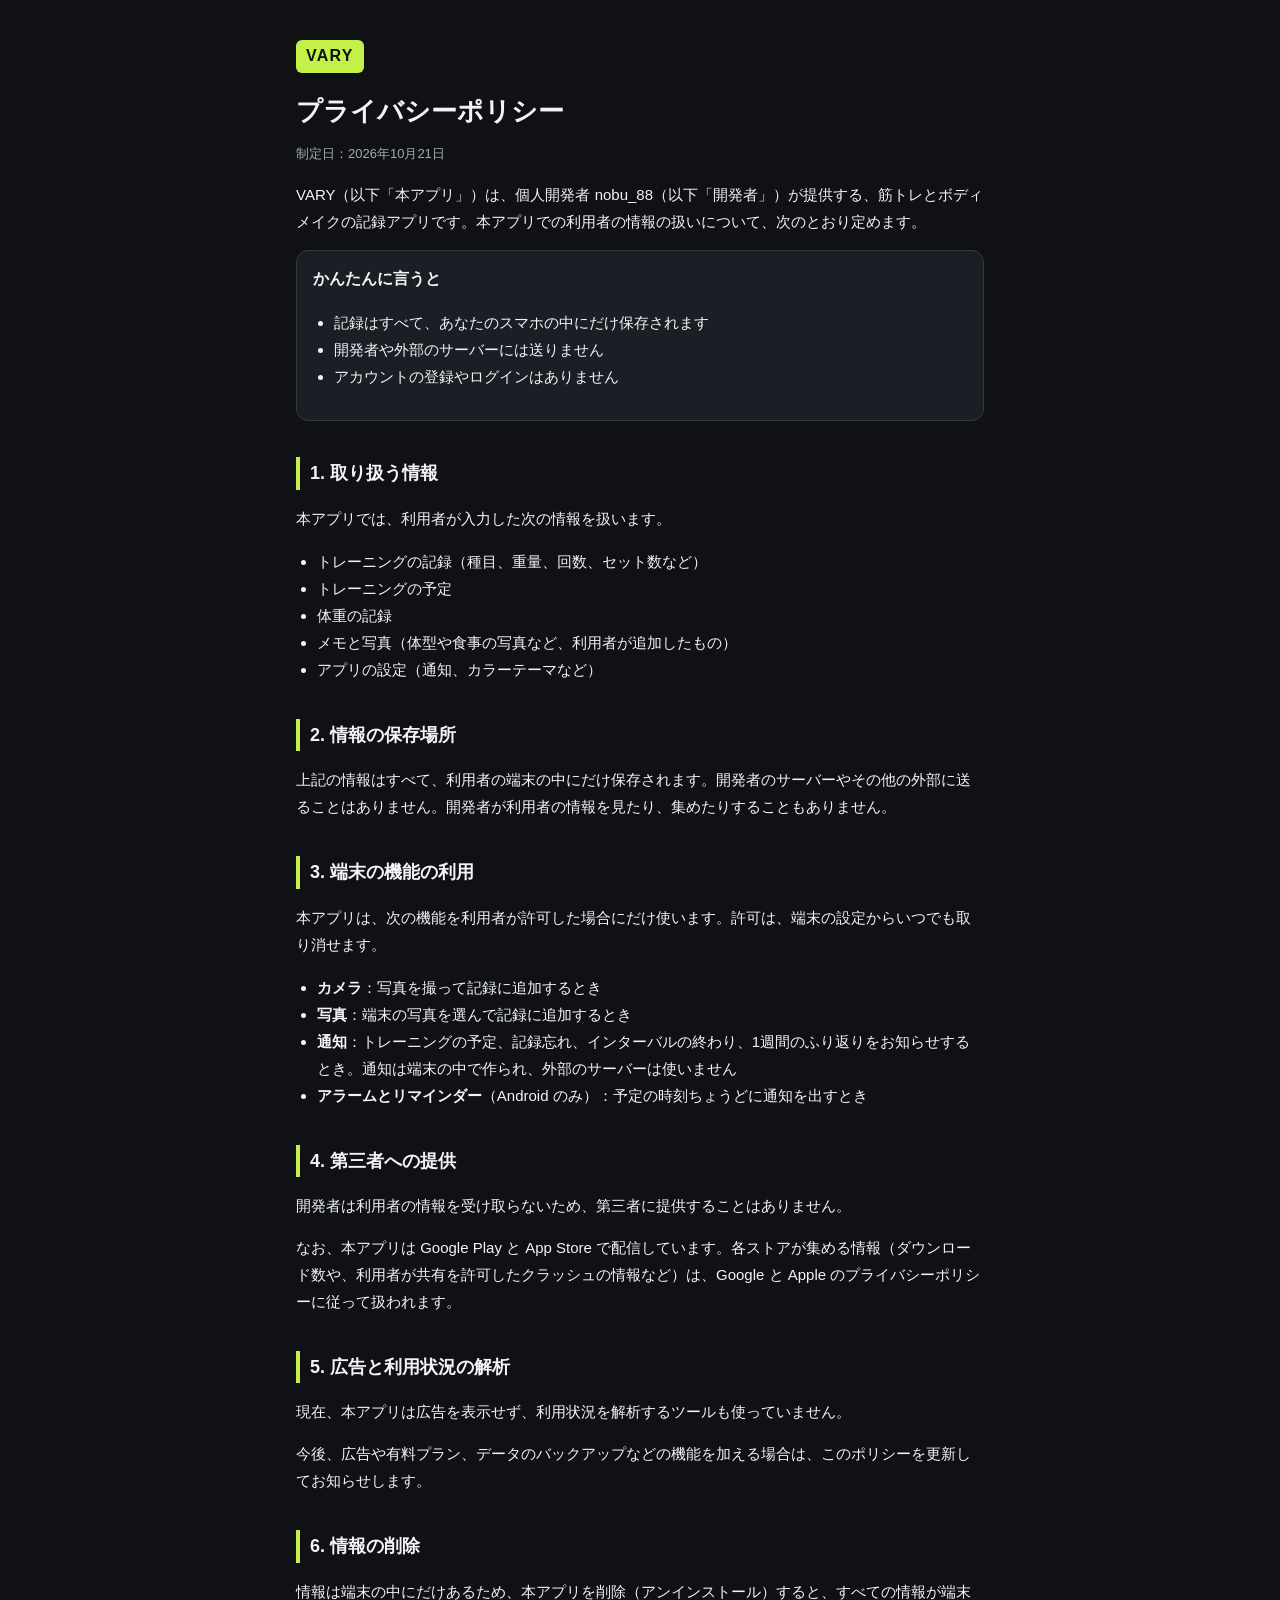
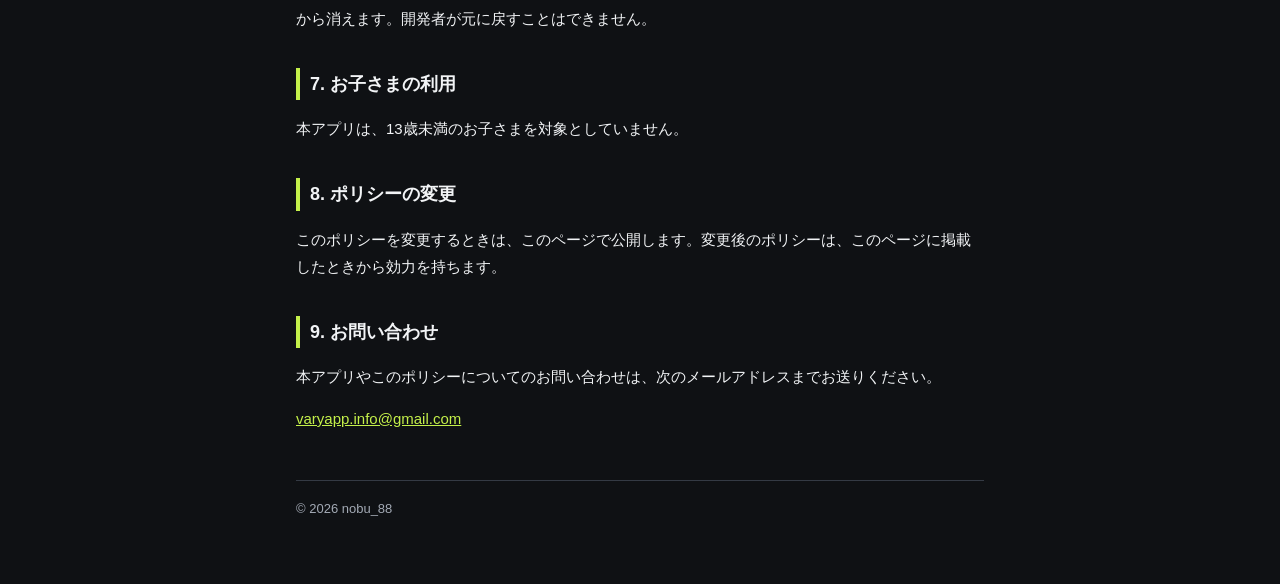
==== privacy/index.html @ 66e5ba51 "プライバシーポリシーとサポートのページを追加 Co-Authored-By: Claude Opus 5.5 <noreply@anthropic.com>" ====
<!doctype html>
<html lang="ja">
<head>
  <meta charset="utf-8">
  <meta name="viewport" content="width=device-width, initial-scale=1">
  <title>プライバシーポリシー | VARY</title>
  <link rel="stylesheet" href="../style.css">
</head>
<body>
<main>
  <a class="brand" href="../">VARY</a>
  <h1>プライバシーポリシー</h1>
  <p class="meta">制定日：2026年10月21日</p>

  <p>VARY（以下「本アプリ」）は、個人開発者 nobu_88（以下「開発者」）が提供する、筋トレとボディメイクの記録アプリです。本アプリでの利用者の情報の扱いについて、次のとおり定めます。</p>

  <div class="card">
    <strong>かんたんに言うと</strong>
    <ul>
      <li>記録はすべて、あなたのスマホの中にだけ保存されます</li>
      <li>開発者や外部のサーバーには送りません</li>
      <li>アカウントの登録やログインはありません</li>
    </ul>
  </div>

  <h2>1. 取り扱う情報</h2>
  <p>本アプリでは、利用者が入力した次の情報を扱います。</p>
  <ul>
    <li>トレーニングの記録（種目、重量、回数、セット数など）</li>
    <li>トレーニングの予定</li>
    <li>体重の記録</li>
    <li>メモと写真（体型や食事の写真など、利用者が追加したもの）</li>
    <li>アプリの設定（通知、カラーテーマなど）</li>
  </ul>

  <h2>2. 情報の保存場所</h2>
  <p>上記の情報はすべて、利用者の端末の中にだけ保存されます。開発者のサーバーやその他の外部に送ることはありません。開発者が利用者の情報を見たり、集めたりすることもありません。</p>

  <h2>3. 端末の機能の利用</h2>
  <p>本アプリは、次の機能を利用者が許可した場合にだけ使います。許可は、端末の設定からいつでも取り消せます。</p>
  <ul>
    <li><strong>カメラ</strong>：写真を撮って記録に追加するとき</li>
    <li><strong>写真</strong>：端末の写真を選んで記録に追加するとき</li>
    <li><strong>通知</strong>：トレーニングの予定、記録忘れ、インターバルの終わり、1週間のふり返りをお知らせするとき。通知は端末の中で作られ、外部のサーバーは使いません</li>
    <li><strong>アラームとリマインダー</strong>（Android のみ）：予定の時刻ちょうどに通知を出すとき</li>
  </ul>

  <h2>4. 第三者への提供</h2>
  <p>開発者は利用者の情報を受け取らないため、第三者に提供することはありません。</p>
  <p>なお、本アプリは Google Play と App Store で配信しています。各ストアが集める情報（ダウンロード数や、利用者が共有を許可したクラッシュの情報など）は、Google と Apple のプライバシーポリシーに従って扱われます。</p>

  <h2>5. 広告と利用状況の解析</h2>
  <p>現在、本アプリは広告を表示せず、利用状況を解析するツールも使っていません。</p>
  <p>今後、広告や有料プラン、データのバックアップなどの機能を加える場合は、このポリシーを更新してお知らせします。</p>

  <h2>6. 情報の削除</h2>
  <p>情報は端末の中にだけあるため、本アプリを削除（アンインストール）すると、すべての情報が端末から消えます。開発者が元に戻すことはできません。</p>

  <h2>7. お子さまの利用</h2>
  <p>本アプリは、13歳未満のお子さまを対象としていません。</p>

  <h2>8. ポリシーの変更</h2>
  <p>このポリシーを変更するときは、このページで公開します。変更後のポリシーは、このページに掲載したときから効力を持ちます。</p>

  <h2>9. お問い合わせ</h2>
  <p>本アプリやこのポリシーについてのお問い合わせは、次のメールアドレスまでお送りください。</p>
  <p><a href="mailto:varyapp.info@gmail.com">varyapp.info@gmail.com</a></p>

  <footer>© 2026 nobu_88</footer>
</main>
</body>
</html>
---- style.css ----
:root {
  --bg: #0f1114;
  --card: #1b1e24;
  --text: #f2f4f6;
  --sub: #a3aab5;
  --border: #343a44;
  --accent: #c4f04a;
}

* {
  box-sizing: border-box;
}

body {
  margin: 0;
  background: var(--bg);
  color: var(--text);
  font-family: -apple-system, BlinkMacSystemFont, "Hiragino Sans", "Noto Sans JP", "Yu Gothic UI", sans-serif;
  line-height: 1.8;
}

main {
  max-width: 720px;
  margin: 0 auto;
  padding: 40px 16px 64px;
}

.brand {
  display: inline-block;
  color: var(--bg);
  background: var(--accent);
  font-weight: 900;
  letter-spacing: 0.08em;
  padding: 2px 10px;
  border-radius: 6px;
  text-decoration: none;
}

h1 {
  font-size: 26px;
  line-height: 1.4;
  margin: 20px 0 4px;
}

h2 {
  font-size: 18px;
  margin: 36px 0 8px;
  padding-left: 10px;
  border-left: 4px solid var(--accent);
}

p,
li {
  font-size: 15px;
}

ul {
  padding-left: 1.3em;
}

.meta {
  color: var(--sub);
  font-size: 13px;
}

.card {
  background: var(--card);
  border: 1px solid var(--border);
  border-radius: 12px;
  padding: 14px 16px;
  margin: 12px 0;
}

a {
  color: var(--accent);
}

footer {
  margin-top: 48px;
  padding-top: 16px;
  border-top: 1px solid var(--border);
  color: var(--sub);
  font-size: 13px;
}
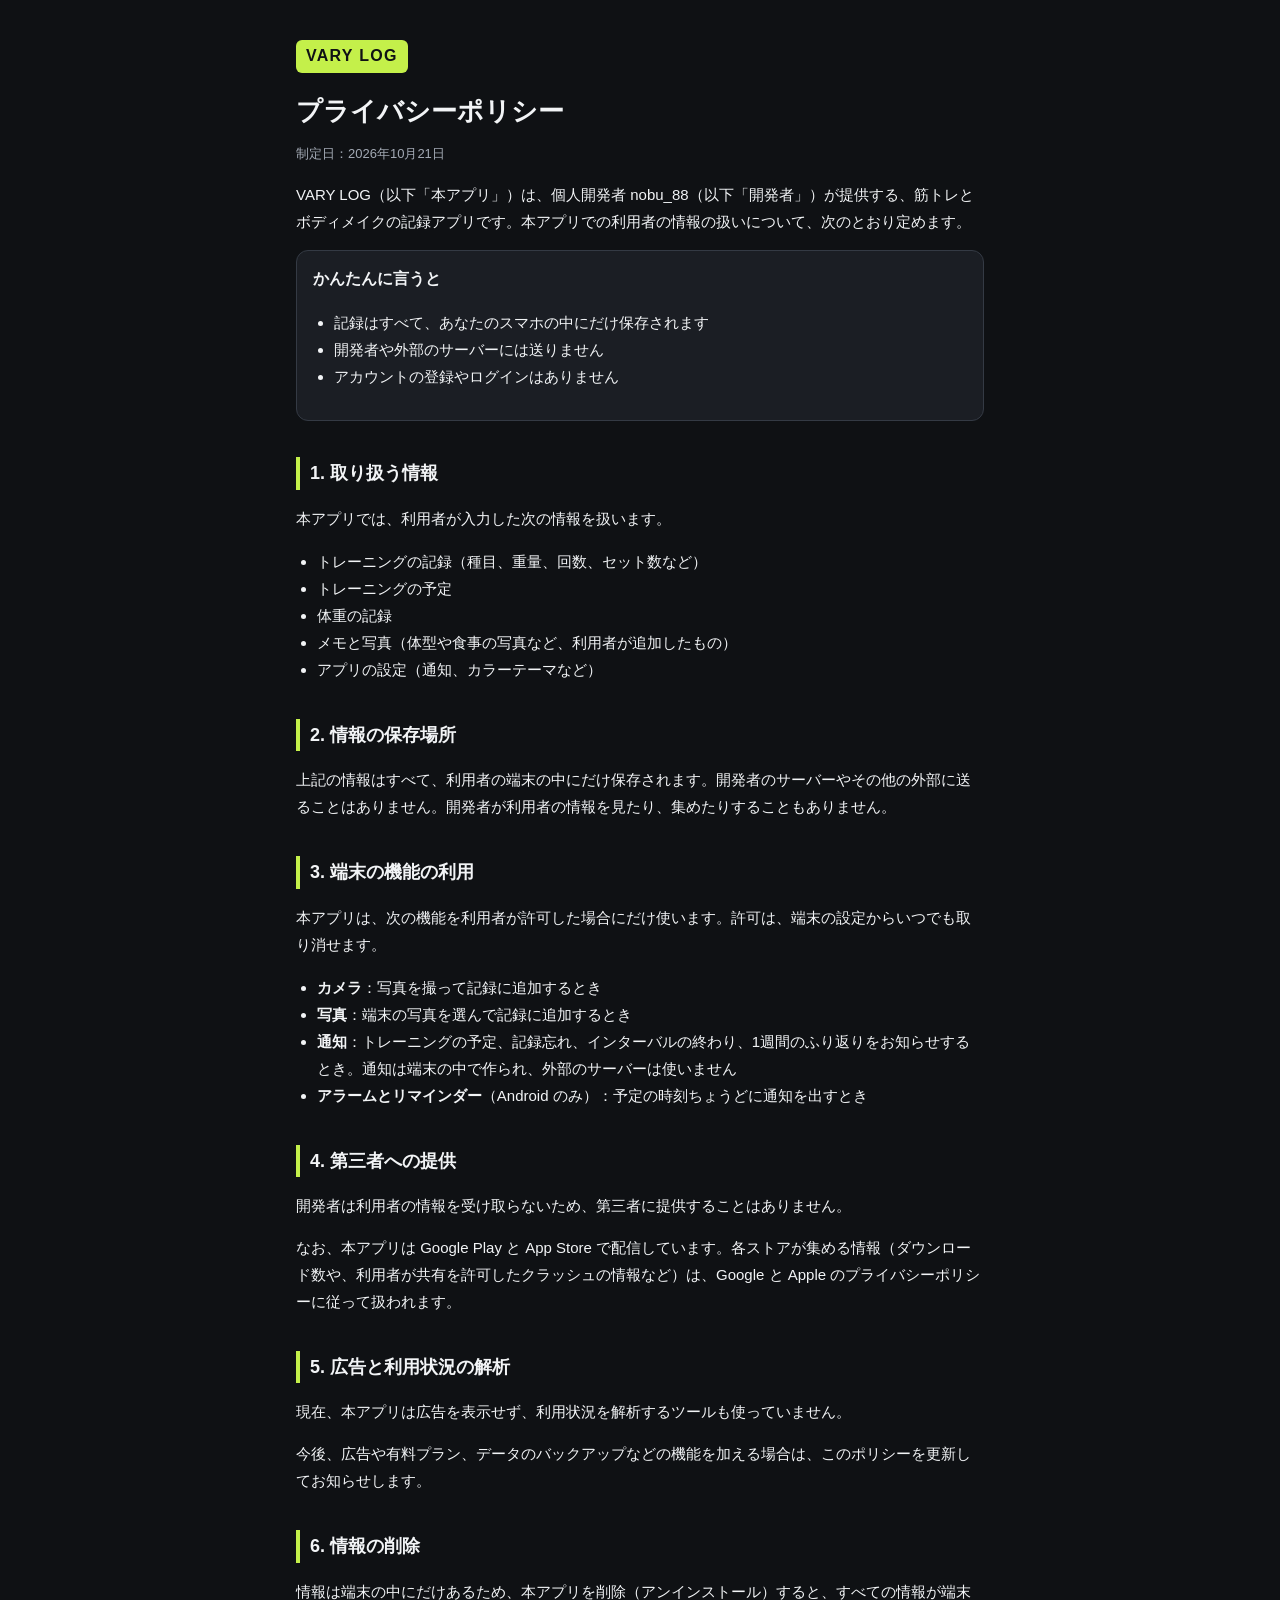
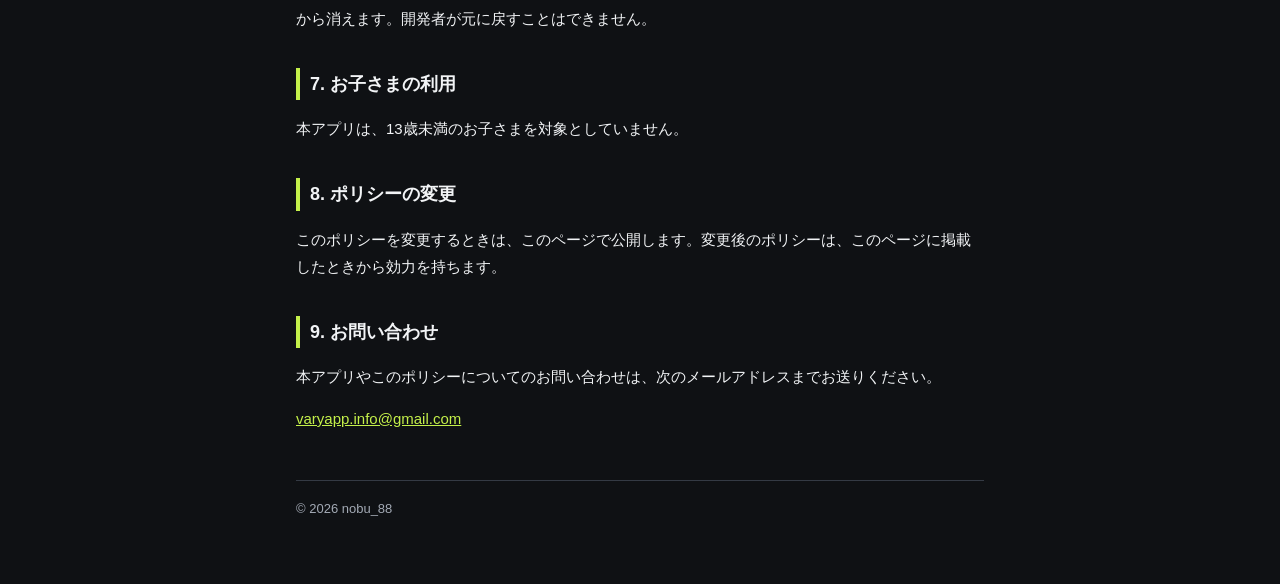
==== commit 7b95ca4d: "アプリ名を VARY LOG に変更 Co-Authored-By: Claude Opus 5.5 <noreply@anthropic.com>" ====
--- a/privacy/index.html
+++ b/privacy/index.html
@@ -3,16 +3,16 @@
 <head>
   <meta charset="utf-8">
   <meta name="viewport" content="width=device-width, initial-scale=1">
-  <title>プライバシーポリシー | VARY</title>
+  <title>プライバシーポリシー | VARY LOG</title>
   <link rel="stylesheet" href="../style.css">
 </head>
 <body>
 <main>
-  <a class="brand" href="../">VARY</a>
+  <a class="brand" href="../">VARY LOG</a>
   <h1>プライバシーポリシー</h1>
   <p class="meta">制定日：2026年10月21日</p>
 
-  <p>VARY（以下「本アプリ」）は、個人開発者 nobu_88（以下「開発者」）が提供する、筋トレとボディメイクの記録アプリです。本アプリでの利用者の情報の扱いについて、次のとおり定めます。</p>
+  <p>VARY LOG（以下「本アプリ」）は、個人開発者 nobu_88（以下「開発者」）が提供する、筋トレとボディメイクの記録アプリです。本アプリでの利用者の情報の扱いについて、次のとおり定めます。</p>
 
   <div class="card">
     <strong>かんたんに言うと</strong>
